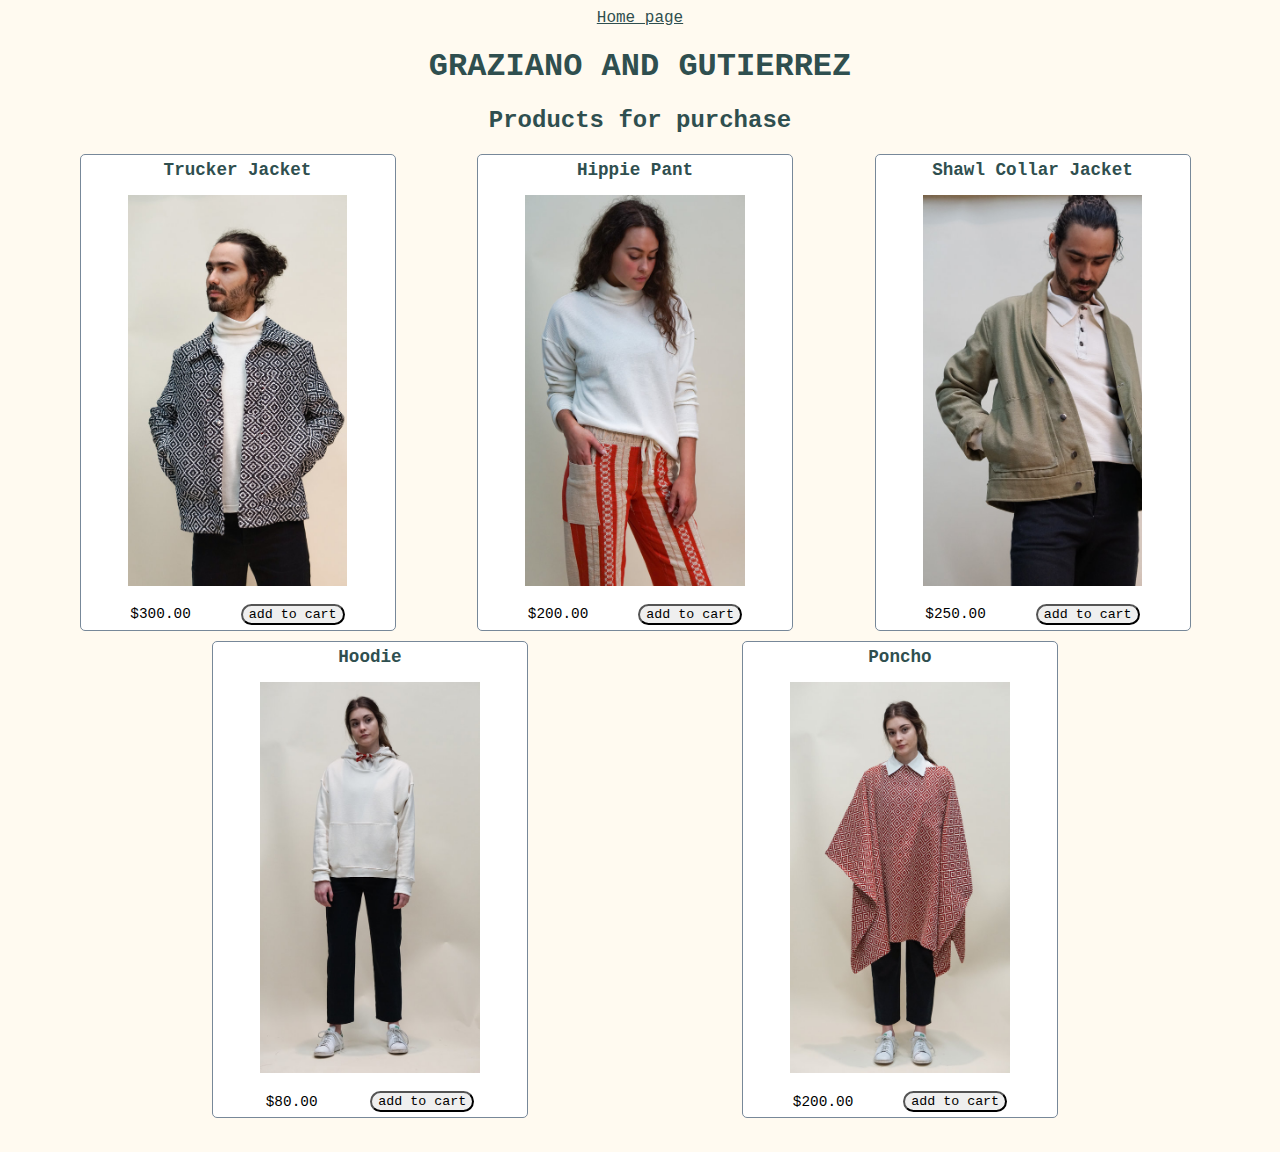
==== products/index.html @ 9e7f7fdf "reorganized directories according to what Danny suggested in class" ====
<!DOCTYPE html>
<html lang="en">

<head>
    <meta charset="UTF-8">
    <meta name="viewport" content="width=device-width, initial-scale=1.0">
    <meta http-equiv="X-UA-Compatible" content="ie=edge">
    <link rel="stylesheet" href="../main.css">
    <link rel="stylesheet" href="./products.css">
    <title>e-Commerce Lab</title>
</head>

<body>
    <div> 
        <a href="../index.html">Home page</a>
            <h1>GRAZIANO AND GUTIERREZ</h1>
                <h2>Products for purchase</h2>
                    <ul id="clothing"></ul>
        <script type="module" src="./products.js"></script>
    </div>
</body>

</html>
---- main.css ----
* {
    box-sizing: border-box;
}

body {
    background: floralwhite; 
    display: flex;
    justify-content: center;
    align-items: center;
    text-align: center;
}

a, h1, h2, h3 {
    font-family: 'Courier New', Courier, monospace;
    color: darkslategray; 
}

h1 {
    font-family: 'Courier New', Courier;
}
---- products/products.css ----
h1 {
    align-items: center;
}

.price {
    font-size: 0.9rem;
    bottom: 0;
    left: 0; 
    right: 0;
    margin-bottom: 5px;
    display: flex;
    justify-content: space-evenly;
    align-items: center;
    font-family: 'Courier New', Courier;
}

#clothing {
    padding: 0;
    display: flex;
    flex-wrap: wrap;
}

ul {
    display: flex;
    justify-content: space-evenly;
    align-items: center;
}

#clothing li {
    list-style: none;
    position: relative;
    background: white;
    border: 1px solid lightslategray;
    border-radius: 5px;
    width: 25%;
    height: 50;
    margin-right: 10px;
    margin-bottom: 10px;
    text-align: center;
    transition: transform 200ms ease-in-out;
}

#clothing li img {
    width: 70%;
    margin-top: 10px;
}

#clothing li:hover {
    box-shadow: 2px 2px 3px #bbb;
    transform: translate3d(-1px, -1px, 0);
}

.price button {
    transition: color 200ms ease-in-out;
    border-radius: 20px;
    font-family: 'Courier New', Courier;
}

.price button:hover {
    background: lightslategray;
    color: white;
}

#clothing li h3 {
    font-size: 1.1rem;
    margin: 5px;
}
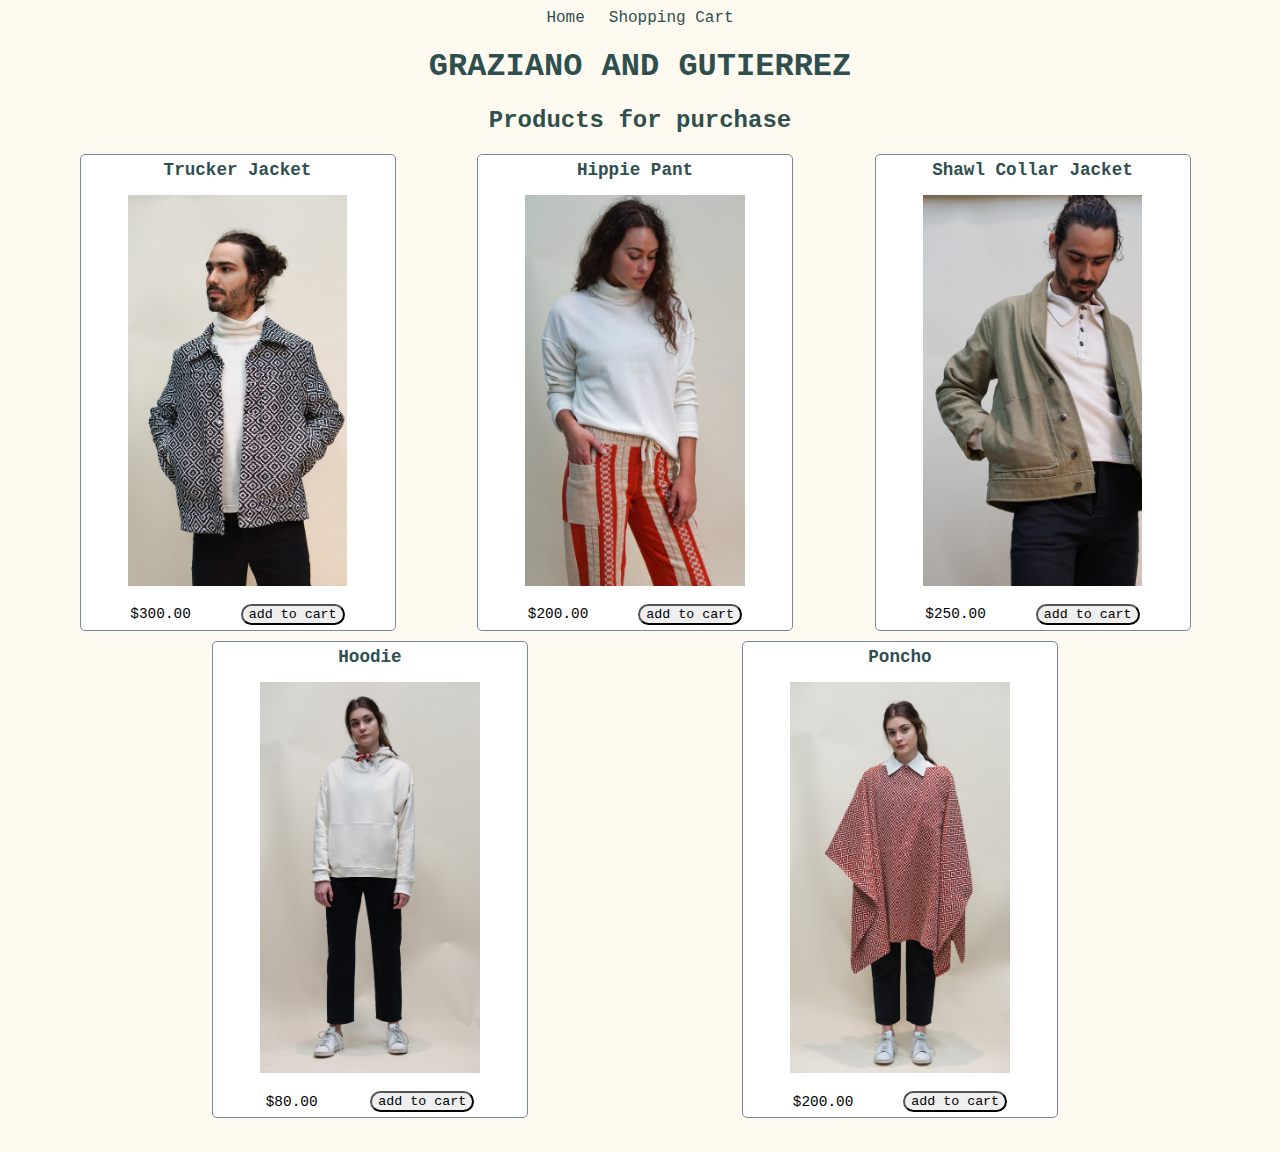
==== commit 0c72c2a7: "got renderTable test passing for first time hard coded version" ====
--- a/products/index.html
+++ b/products/index.html
@@ -12,7 +12,8 @@
 
 <body>
     <div> 
-        <a href="../index.html">Home page</a>
+        <a href="../index.html">Home</a>
+        <a href="../shopping-cart/index.html"> Shopping Cart</a>
             <h1>GRAZIANO AND GUTIERREZ</h1>
                 <h2>Products for purchase</h2>
                     <ul id="clothing"></ul>
--- a/main.css
+++ b/main.css
@@ -1,6 +1,11 @@
 
 * {
     box-sizing: border-box;
+}
+
+a {
+    margin: 10px;
+    text-decoration-line: none;
 }
 
 body {
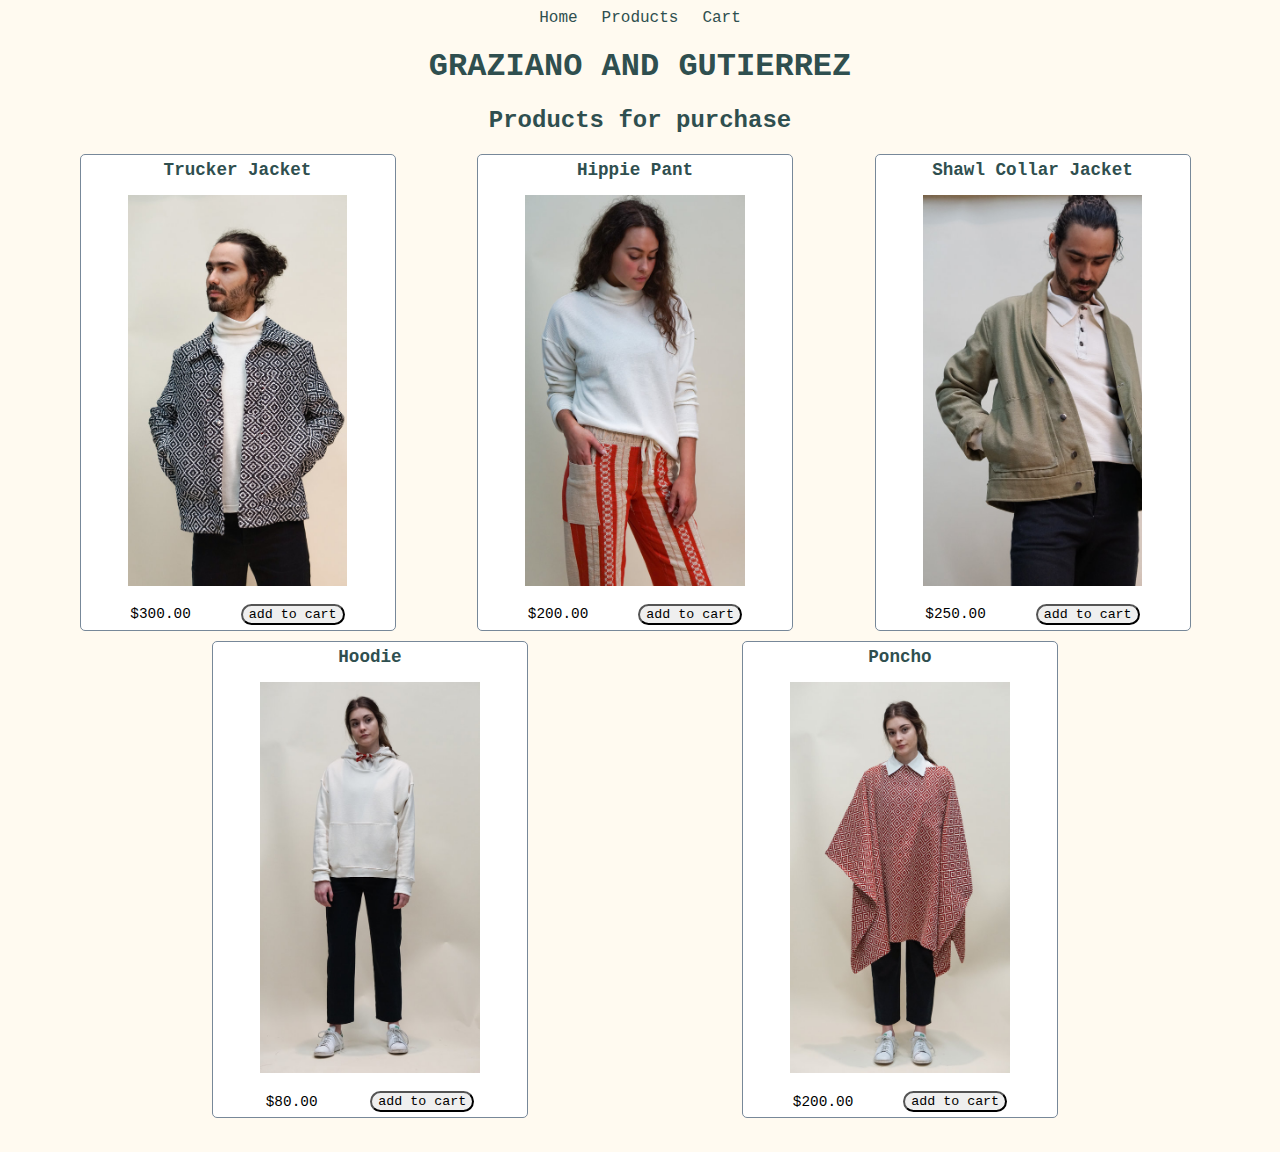
==== commit bfde1728: "styling on the table" ====
--- a/products/index.html
+++ b/products/index.html
@@ -11,9 +11,12 @@
 </head>
 
 <body>
-    <div> 
-        <a href="../index.html">Home</a>
-        <a href="../shopping-cart/index.html"> Shopping Cart</a>
+    <div>       
+        <nav>
+            <a href="../index.html">Home</a>
+            <a href="../products/index.html">Products</a>
+            <a href="../shopping-cart/index.html"> Cart</a>
+        </nav>
             <h1>GRAZIANO AND GUTIERREZ</h1>
                 <h2>Products for purchase</h2>
                     <ul id="clothing"></ul>
--- a/main.css
+++ b/main.css
@@ -1,6 +1,10 @@
 
 * {
     box-sizing: border-box;
+}
+
+nav {
+    background: transparent; 
 }
 
 a {
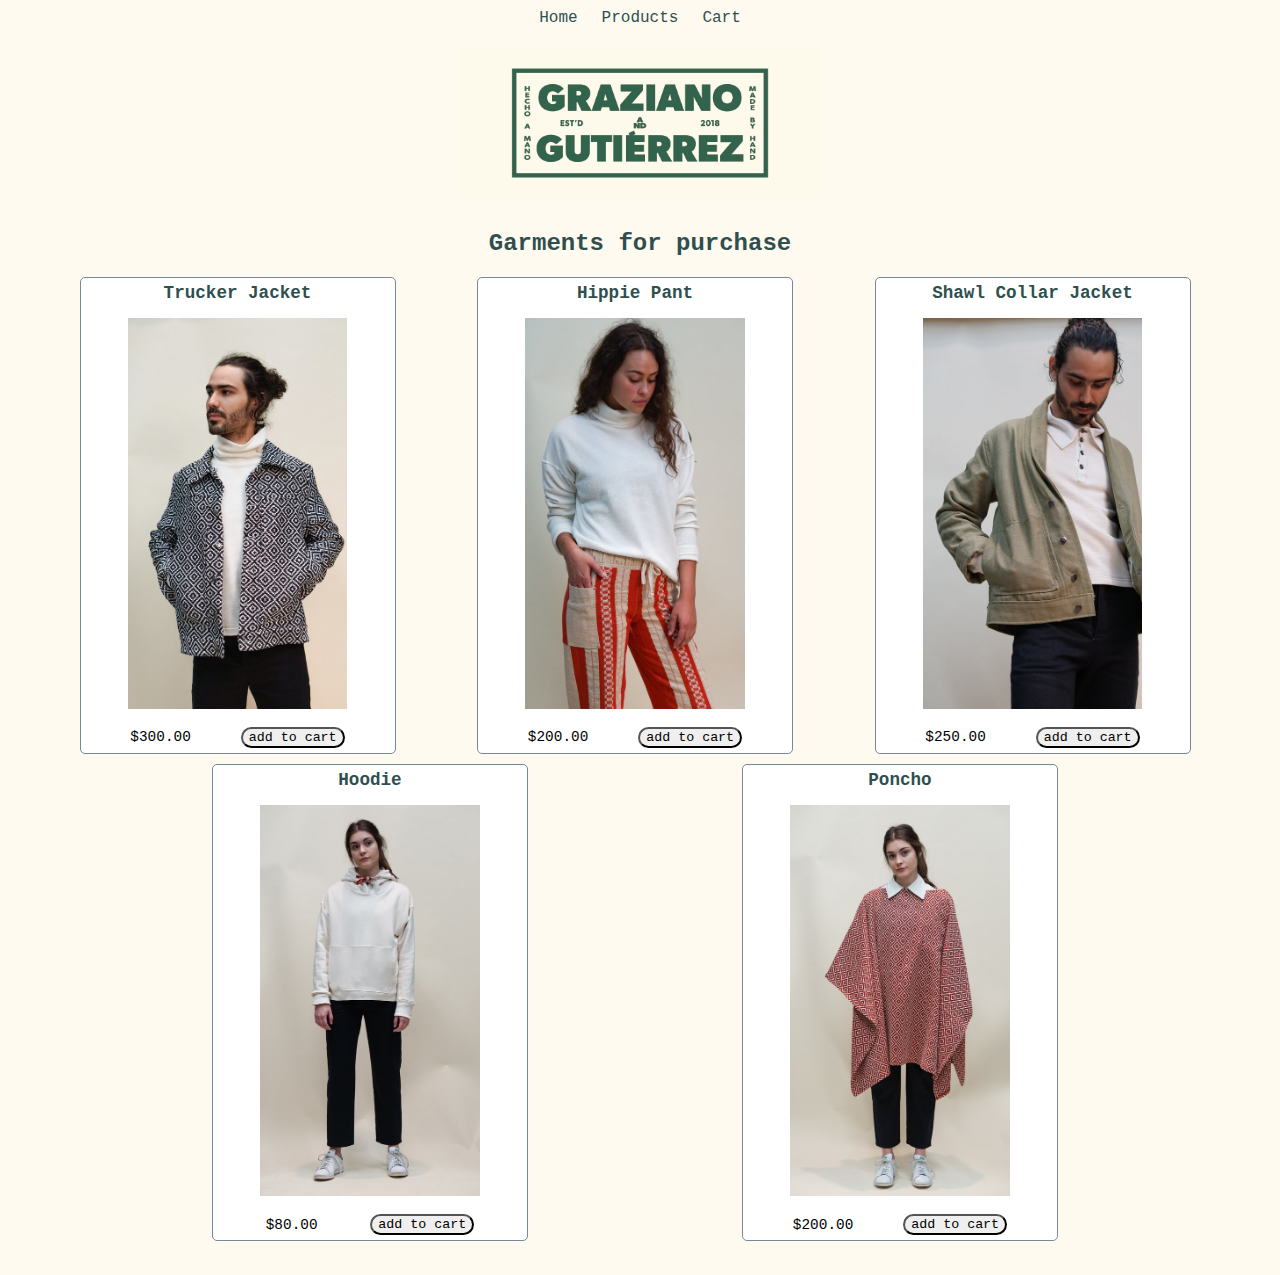
==== commit cd7a5caf: "got all tests passing and table correctly rendering with modular code instead of the code demo-d in " ====
--- a/products/index.html
+++ b/products/index.html
@@ -17,8 +17,8 @@
             <a href="../products/index.html">Products</a>
             <a href="../shopping-cart/index.html"> Cart</a>
         </nav>
-            <h1>GRAZIANO AND GUTIERREZ</h1>
-                <h2>Products for purchase</h2>
+            <h1><img id="logo" src="../assets/logo.jpg"></h1>
+                <h2>Garments for purchase</h2>
                     <ul id="clothing"></ul>
         <script type="module" src="./products.js"></script>
     </div>
--- a/main.css
+++ b/main.css
@@ -2,6 +2,7 @@
 * {
     box-sizing: border-box;
 }
+
 
 nav {
     background: transparent; 
@@ -27,4 +28,10 @@
 
 h1 {
     font-family: 'Courier New', Courier;
+    font-weight: 900;
 }
+
+#logo {
+    height: 150px;
+    margin: 
+}
